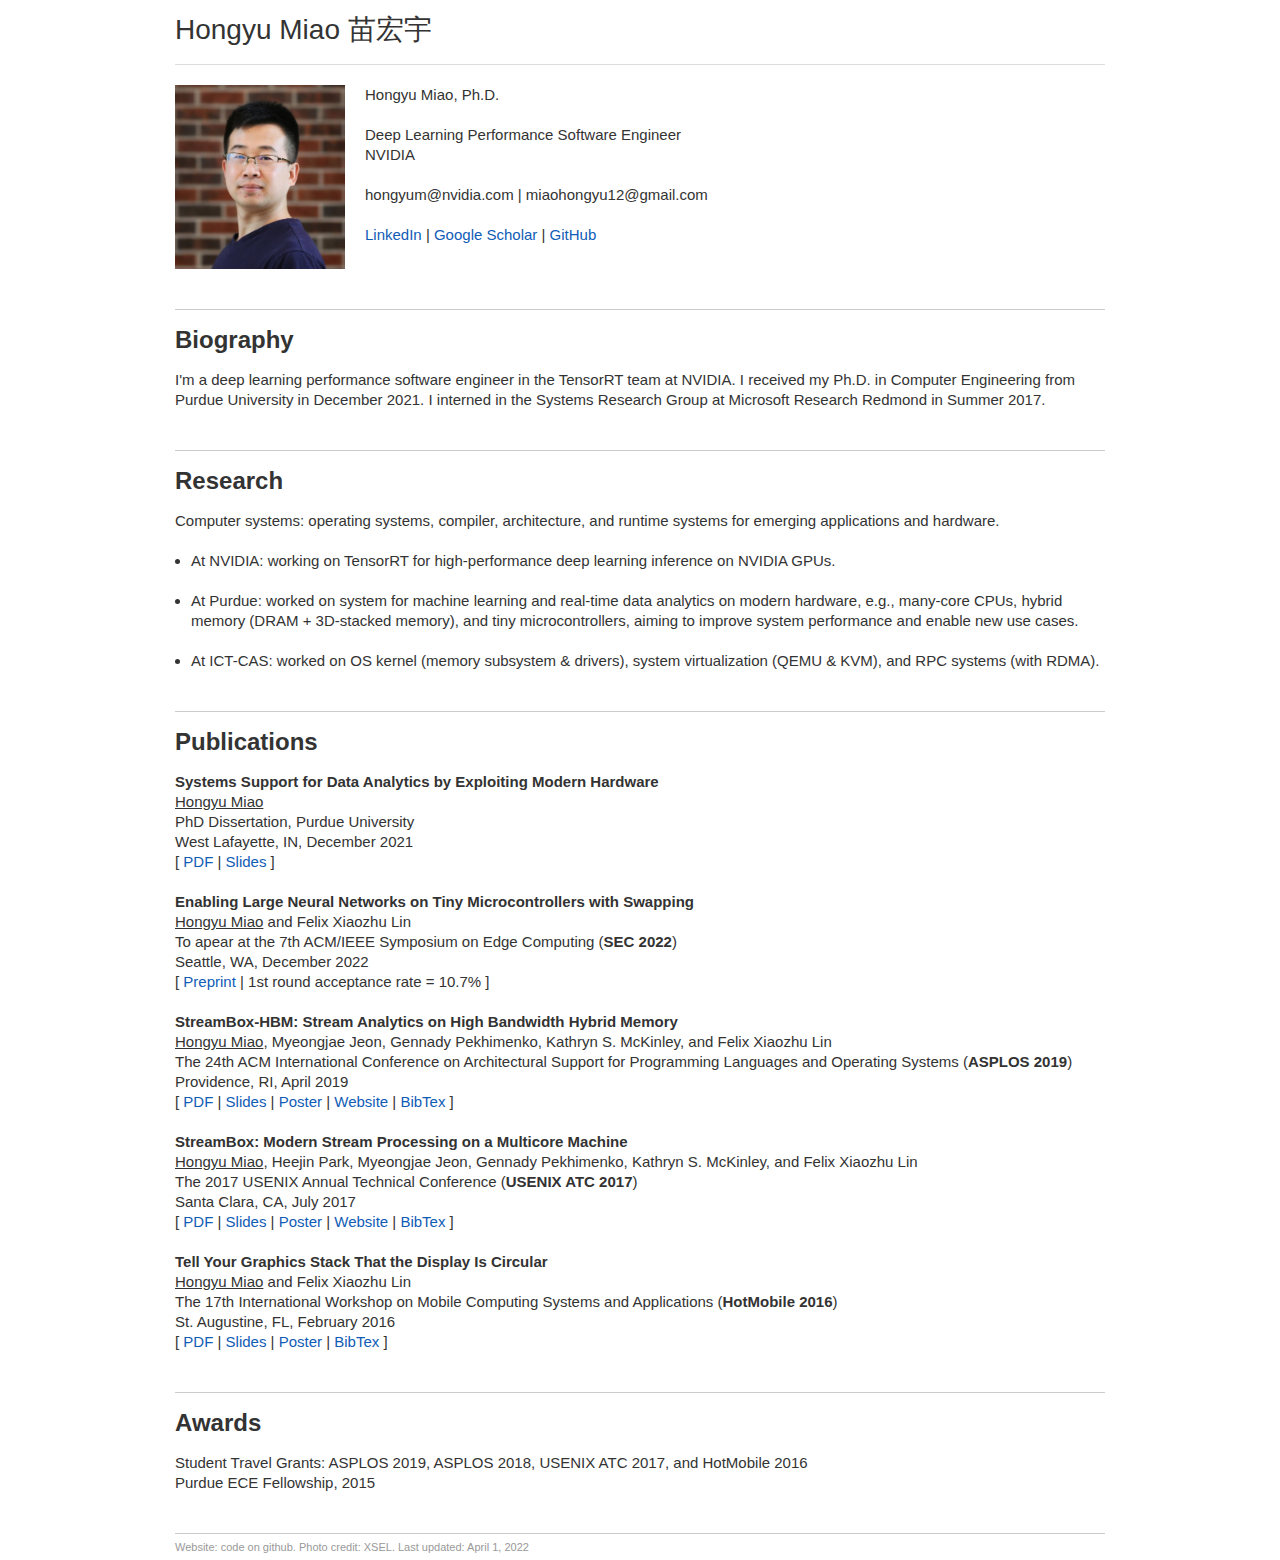
==== index.html @ 684639cd "update" ====
<!DOCTYPE html>
<html lang="en">
<head>
  <meta name="google-site-verification" content="CZ3QEcuJmBzv0onPWQNHSfl1ZNdybHKgaySGjvyfvYI" />
  <meta charset="utf-8">
  <meta http-equiv="X-UA-Compatible" content="IE=edge,chrome=1">

  <title>Hongyu Miao's Homepage</title>
  <meta name="description" content="Homer Simpson's homepage">

  <link href="./css/minimal.css" rel="stylesheet">
  <link href="./css/style.css" rel="stylesheet">
</head>

<body>
  <div class="container">
    <header>
      <span class="logo">Hongyu Miao 苗宏宇 </span>
      <!--nav class="float-right">
        <ul>
          <li><a target="_self" href="https://scholar.google.com/citations?user=wFjqaYEAAAAJ&hl=en">CV</a></li>
          <li><a target="_self" href="https://scholar.google.com/citations?user=wFjqaYEAAAAJ&hl=en">GitHub</a></li>
          <li><a target="_self" href="https://scholar.google.com/citations?user=wFjqaYEAAAAJ&hl=en">Google Scholar</a></li>
        </ul>
      </nav-->
    </header>

    <div class="row">
     <!--div class="col-8"--> 
	    <img class="profile-image float-left" src="./assets/hongyu1.jpg">
      	<p>
			Hongyu Miao, Ph.D.<br><br>
			Deep Learning Performance Software Engineer <br>
			NVIDIA <br> <br>
      			<!--a target="_self" href="https://engineering.purdue.edu/ECE" target="“blank”">Elmore Family School of Electrical and Computer Engineering</a><br>
      			<a target="_self" href="http://www.purdue.edu" target="“blank”">Purdue University</a><br-->
            <!--Photo credit: XSEL and Purdue-->
            hongyum@nvidia.com | miaohongyu12@gmail.com<br>
            <br>
            <a target="_self" href="https://linkedin.com/in/hongyu-miao-92bb2b65" target="“blank”">LinkedIn</a> | 
            <a target="_self" href="https://scholar.google.com/citations?user=wFjqaYEAAAAJ&hl=en" target="“blank”">Google Scholar</a> |
            <a target="_self" href="https://github.com/hongyumiao" target="“blank”">GitHub</a>
            <!-- 
	    <a target="_self" href="./assets/cv-hongyu.pdf" target="“blank”">CV</a> | 
            --> 
        </p>
     <!--/div-->
     <!--
     <div class="col-1">    
	    <img src="./assets/purdue.png" alt="Purdue" width="170" height="170">
     </div>
     -->
    </div>

    <hr/>
    <div class="row">
      <h2>Biography</h2>
      <ul class="sparse-list">
      I'm a deep learning performance software engineer in the TensorRT team at NVIDIA. 
      I received my Ph.D. in Computer Engineering from Purdue University in December 2021.
      <!--where I was advised by Felix Xiaozhu Lin and also worked with Kathryn S. McKinley, Gennady Pekhimenko, and Myeongjae Jeon.--> 
      I interned in the Systems Research Group at Microsoft Research Redmond in Summer 2017. 
      </ul>
    </div>
    <hr/>
    
    <div class="row">
      <h2>Research</h2>
      <ul class="sparse-list">
        Computer systems: operating systems, compiler, architecture, and runtime systems for emerging applications and hardware.
        <br>
        <br>
	<li> At NVIDIA: working on TensorRT for high-performance deep learning inference on NVIDIA GPUs.
	</li>	
	<br> 
        <!--At Purdue, I have been focusing on systems support for real-time data analytics (stream processing and machine learning) by exploiting modern hardware (multicore, hybrid memory, and microcontrollers).-->
        <li>At Purdue: worked on system for machine learning and real-time data analytics on modern hardware, e.g., many-core CPUs, hybrid memory (DRAM + 3D-stacked memory), and tiny microcontrollers, aiming to improve system performance and enable new use cases.</li>
        <br>
        <li>At ICT-CAS: worked on OS kernel (memory subsystem & drivers), system virtualization (QEMU & KVM), and RPC systems (with RDMA).</li> 
        <!--li>Past work: OS kernels, system virtualization, and RPC systems.</li--> 
      </ul>
    </div>
    
    <hr/>
    
    <div class="row">
      <h2>Publications</h2>
      <ul class="sparse-list">
	<b>Systems Support for Data Analytics by Exploiting Modern Hardware </b><br>
	<u>Hongyu Miao </u><br>	
	PhD Dissertation, Purdue University <br>
	West Lafayette, IN, December 2021 <br>
	[ 
            <a target="_self" href="https://hongyumiao.github.io/" target="“blank”">PDF</a> |
            <a target="_self" href="./assets/phd-defense.pdf" target="“blank”">Slides</a>
	] 
	<br>
	<br>

        <b>Enabling Large Neural Networks on Tiny Microcontrollers with Swapping</b>
        <br>
	    <u>Hongyu Miao</u> and Felix Xiaozhu Lin<br>
        To apear at the 7th ACM/IEEE Symposium on Edge Computing (<b>SEC 2022</b>)<br>
        Seattle, WA, December 2022<br> 
	[ 
            <a target="_self" href="https://arxiv.org/abs/2101.08744" target="“blank”">Preprint</a>
            | 1st round acceptance rate = 10.7%
	] 
	<br>
	<br>
        
        <b>StreamBox-HBM: Stream Analytics on High Bandwidth Hybrid Memory</b>
        <br>
	    <u>Hongyu Miao</u>, Myeongjae Jeon, Gennady Pekhimenko, Kathryn S. McKinley, and Felix Xiaozhu Lin<br>
	    The 24th ACM International Conference on Architectural Support for Programming Languages and Operating Systems (<b>ASPLOS 2019</b>)<br>
        Providence, RI, April 2019<br>
        [ 
            <a target="_self" href="./assets/asplos19.pdf" target="“blank”">PDF</a> |
            <a target="_self" href="./assets/asplos19-streambox-hbm-slides.pdf" target="“blank”">Slides</a> |
            <a target="_self" href="./assets/asplos19-streambox-hbm-poster.pdf" target="“blank”">Poster</a> |
            <a target="_self" href="https://thexsel.github.io/p/streambox/index.html" target="“blank”">Website</a> |
            <a target="_self" href="./assets/asplos19-streambox-hbm-bib.pdf" target="“blank”">BibTex</a>
        ]
	    <br>
	    <br>
        
        <b>StreamBox: Modern Stream Processing on a Multicore Machine</b> 
        <br>
	    <u>Hongyu Miao</u>, Heejin Park, Myeongjae Jeon, Gennady Pekhimenko, Kathryn S. McKinley, and Felix Xiaozhu Lin<br>
	    The 2017 USENIX Annual Technical Conference (<b>USENIX ATC 2017</b>)<br>
        Santa Clara, CA, July 2017<br>
        [
            <a target="_self" href="./assets/atc17.pdf" target="“blank”">PDF</a> |
            <a target="_self" href="./assets/atc17-streambox-slides.pdf" target="“blank”">Slides</a> |
            <a target="_self" href="./assets/atc17-streambox-poster.pdf" target="“blank”">Poster</a> |
            <a target="_self" href="https://thexsel.github.io/p/streambox/index.html" target="“blank”">Website</a> |
            <a target="_self" href="./assets/atc17-streambox-bib.pdf" target="“blank”">BibTex</a>
        ]
	    <br>
	    <br>
        
        <b>Tell Your Graphics Stack That the Display Is Circular</b> 
        <br>
        <u>Hongyu Miao</u> and Felix Xiaozhu Lin<br>
	    The 17th International Workshop on Mobile Computing Systems and Applications (<b>HotMobile 2016</b>)<br>
        St. Augustine, FL, February 2016<br> 
        [
            <a target="_self" href="./assets/hotmobile16.pdf" target="“blank”">PDF</a> | 
            <a target="_self" href="./assets/hotmobile16-graphics-slides.pdf" target="“blank”">Slides</a> |
            <a target="_self" href="./assets/hotmobile16-graphics-poster.pdf" target="“blank”">Poster</a> |
            <a target="_self" href="./assets/hotmobile16-graphics-bib.pdf" target="“blank”">BibTex</a>
	    ] 
      </ul>
    </div>

    <!--hr />
    <div class="row">
      <h2>Internship</h2>
      <ul class="sparse-list">
	    Research Intern in Systems Research Group, Microsoft Research, Redmond, WA, May - August, 2017 <br> 
      </ul>
    </div-->

    <hr>

    <div class="row">
      <h2>Awards</h2>
      <ul class="sparse-list">
        Student Travel Grants: ASPLOS 2019, ASPLOS 2018, USENIX ATC 2017, and HotMobile 2016<br>
	    Purdue ECE Fellowship, 2015
      </ul>
    </div>
    
    <footer>
        Website: <a class="float-middle" href="https://github.com/jmbyun/personal-academic-website">code on github</a>. Photo credit: XSEL. Last updated: April 1, 2022
    </footer>
  </div>
</body>
</html>
---- css/minimal.css ----
/*
	Minimal CSS
	minimalcss.com
*/

/* Reset */
* { margin: 0; padding: 0; -webkit-box-sizing: border-box; -moz-box-sizing: border-box; box-sizing: border-box; }

/* Layout */
body { background-color: #fff; color: #333;	font: 15px/20px "HelveticaNeue", "HelveticaNeue", Helvetica, Arial, sans-serif; }

header { width: 100%; margin: 0 auto; position: relative; padding: 20px 0; border-bottom: 1px solid #ddd; margin-bottom: 20px; }
.logo { font-size: 28px; color: #333; }

nav ul { margin: 0; }
nav ul li { display: inline; margin-right: 20px; font-size: 16px; line-height: 28px; color: #333; }
nav ul li a { color: #333; }

.container { position: relative; text-align: left; width: 930px; max-width: 90%; margin: 0 auto; }

footer { border-top:1px solid #ccc; font-size:11px; line-height:26px; color:#999; }
footer a { color:#999999; }
footer a:hover { color:#105CB6; }
footer ul li { display:inline; list-style:none; padding-left:20px; }

/* Grid */
.row { width: 100%; margin:0 auto 20px auto; display:inline-block; position:relative; }
.col-1, .col-2, .col-3, .col-4, .col-5, .col-6, .col-7, .col-8, .col-9, .col-10, .col-11, .col-12 { float: left; margin-right: 2%; }
.row .col-1:last-child, .row .col-2:last-child, .row .col-3:last-child, .row .col-4:last-child, .row .col-5:last-child, .row .col-6:last-child, .row .col-7:last-child, .row .col-8:last-child, .row .col-9:last-child, .row .col-10:last-child, .row .col-11:last-child, .row .col-12:last-child { margin-right: 0; }
.row:after, .clearfix:after { content: "."; display: block; height: 0; clear: both; visibility: hidden; }

.col-1  { width: 6%; }
.col-2  { width: 15%; }
.col-3  { width: 23.5%; }
.col-4  { width: 32%; }
.col-5  { width: 40%; }
.col-6  { width: 49%; }
.col-7  { width: 56.5%; }
.col-8  { width: 66%; }
.col-9  { width: 74%; }
.col-10 { width: 82.5%; }
.col-11 { width: 91%; }
.col-12 { width: 100%;  }

/* Typography */
a { color: #105CB6; text-decoration: none; }
a:hover, a:focus { color: #105CB6; text-decoration: underline; }
a:active { color: #105CB6; }

h1 { font-size: 30px; line-height: 36px; margin-bottom: 20px; }
h2 { font-size: 24px; line-height: 20px; margin-bottom: 20px; }
h3 { font-size: 20px; line-height: 20px; margin-bottom: 10px; }
h4 { font-size: 16px; line-height: 20px; margin-bottom: 10px; }
h5 { font-size: 14px; line-height: 20px; margin-bottom: 20px; }
h6 { font-size: 12px; line-height: 20px; margin-bottom: 20px; }
h1,h2,h3,h4,h5,h6 { color: #333; }

p { margin-bottom: 20px; }

.float-left     { float: left; }
.float-right    { float: right; }
img.float-left  { float: left; margin: 0 20px 20px 0; }
img.float-right { float: right; margin: 0 0 20px 20px; }
img.center 		{ margin: 0 auto; display: block; }

.text-left 	  { text-align: left; }
.text-center  { text-align: center; }
.text-right   { text-align: right; }
.text-justify { text-align: justify; }

/* Misc */
hr { background-color: #ccc; border: 0px; color: #ccc; height: 1px; margin-bottom: 20px; }

pre, code { background-color: #eee; display:block; padding:10px; }

pre {
	margin-bottom: 20px;
 white-space: pre-wrap;       /* css-3 */
 white-space: -moz-pre-wrap;  /* Mozilla, since 1999 */
 white-space: -pre-wrap;      /* Opera 4-6 */
 white-space: -o-pre-wrap;    /* Opera 7 */
 word-wrap: break-word;       /* Internet Explorer 5.5+ */
}

blockquote { margin: 10px 10px 20px; padding: 9px; background-color: #f8f8f8; color: #666; border-left: 5px solid #ddd; font: 14px/20px Georgia, Times, serif; quotes: "\201C" "\201D"; }
blockquote p { margin: 0; }
blockquote:before { content: open-quote; font-weight: bold; }
blockquote:after  { content: close-quote; font-weight: bold; }

/* List */
ul { margin-bottom: 20px; list-style-position:inside; }
ol { margin-bottom: 20px; list-style-position:inside; }
ul ul, ol ol { margin-bottom:0; }

/* Form */
fieldset { position: relative; border-top:1px solid #ccc; padding: 10px; margin-bottom:20px; }
fieldset legend { font-weight:bold; font-size:16px; padding: 0 5px; }

/* Table */
table { margin-bottom: 20px; width:100%; }
th { font-weight: bold; }
td { text-align: left; }
tfoot { font-style: italic; }

/* Print */
@media print {
	* {
		text-shadow: none !important;
		background: transparent !important;
		box-shadow: none !important;
		color: #000 !important;
	}
---- css/style.css ----
.profile-image {
  /*width: 280px;*/
  width: 170px;
  height: auto;
}

.link-in-list {
  display: inline-block;
  margin-right: 8px;
}

.sparse-list li {
  /*padding-bottom: 8px;*/
  /*https://stackoverflow.com/questions/11556493/second-line-in-li-starts-under-the-bullet-after-css-reset*/
  list-style-position: outside; /*bollet is not in text, so first and second lines of text can be aligned*/
  padding-bottom: 0px;
  text-indent: 0px; 
  margin-left: 16px; /*text start potision from the left margin*/
}
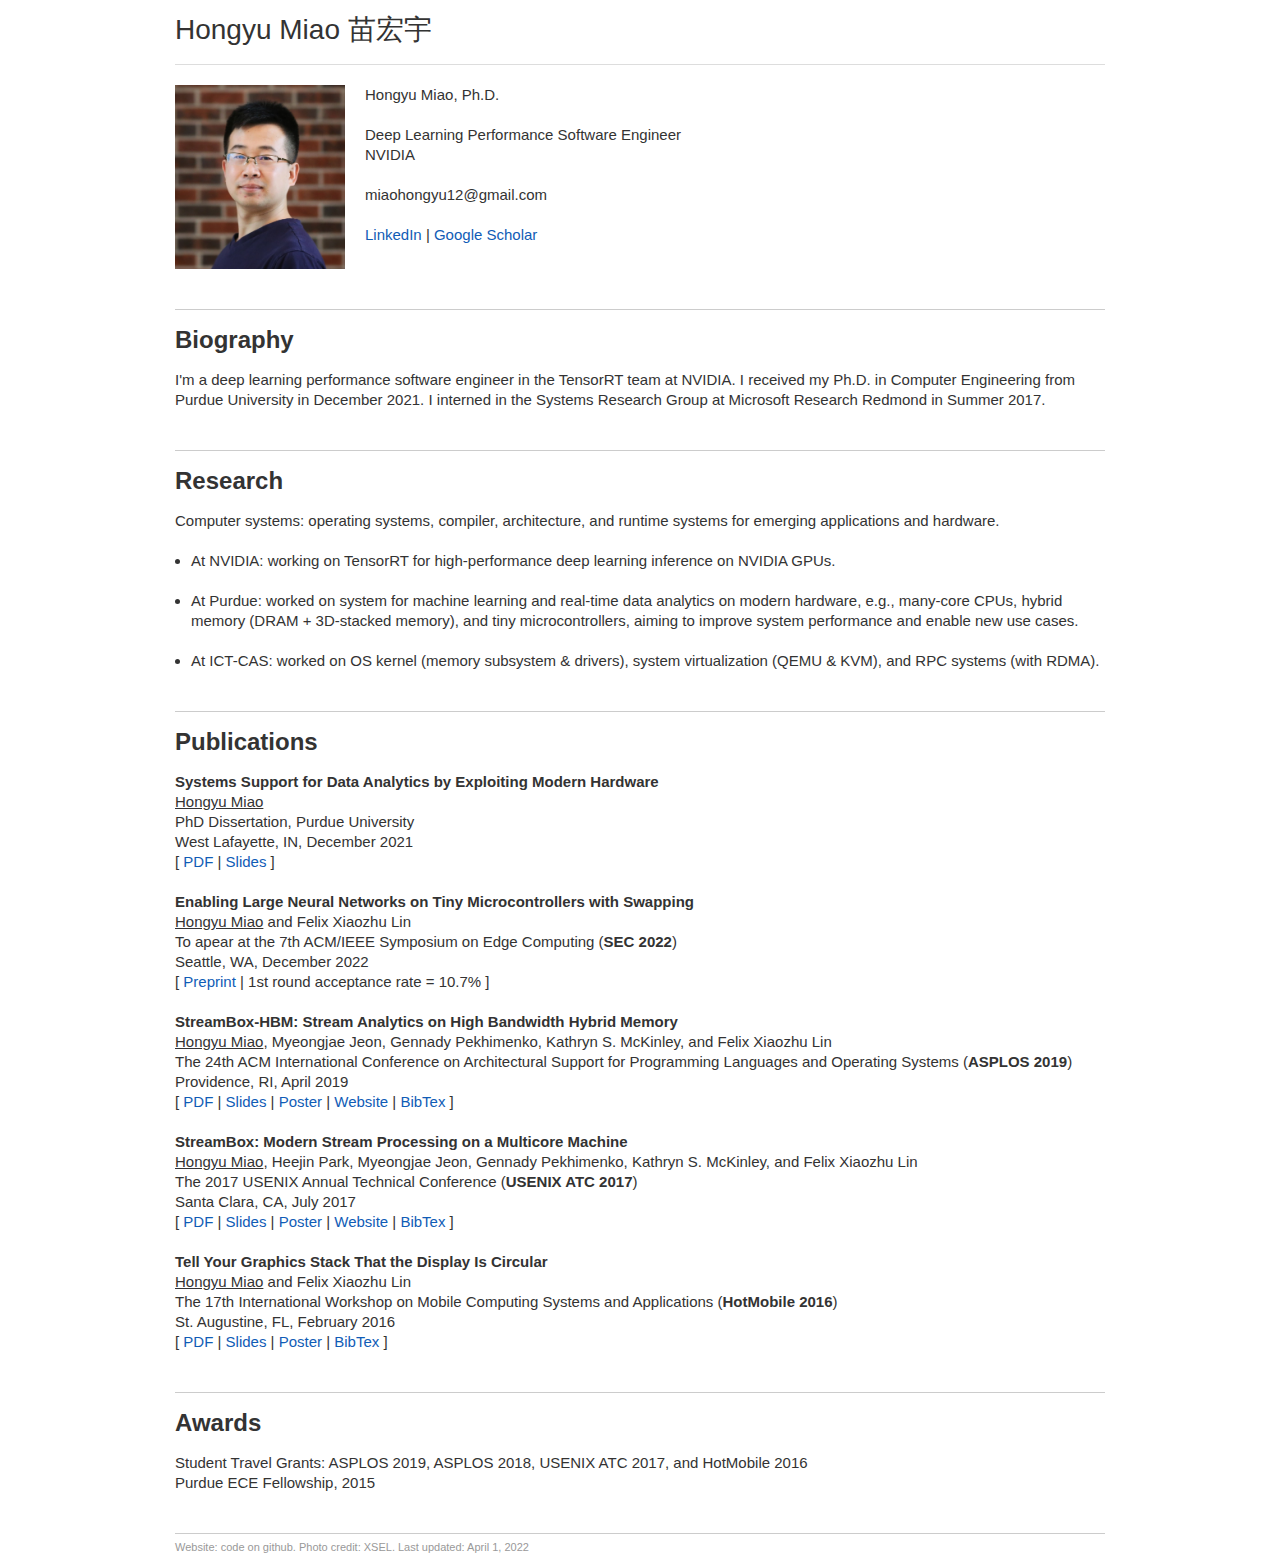
==== commit 5dd00a50: "update" ====
--- a/index.html
+++ b/index.html
@@ -35,11 +35,11 @@
       			<!--a target="_self" href="https://engineering.purdue.edu/ECE" target="“blank”">Elmore Family School of Electrical and Computer Engineering</a><br>
       			<a target="_self" href="http://www.purdue.edu" target="“blank”">Purdue University</a><br-->
             <!--Photo credit: XSEL and Purdue-->
-            hongyum@nvidia.com | miaohongyu12@gmail.com<br>
+            miaohongyu12@gmail.com<br>
             <br>
             <a target="_self" href="https://linkedin.com/in/hongyu-miao-92bb2b65" target="“blank”">LinkedIn</a> | 
-            <a target="_self" href="https://scholar.google.com/citations?user=wFjqaYEAAAAJ&hl=en" target="“blank”">Google Scholar</a> |
-            <a target="_self" href="https://github.com/hongyumiao" target="“blank”">GitHub</a>
+            <a target="_self" href="https://scholar.google.com/citations?user=wFjqaYEAAAAJ&hl=en" target="“blank”">Google Scholar</a> 
+            <!--a target="_self" href="https://github.com/hongyumiao" target="“blank”">GitHub</a-->
             <!-- 
 	    <a target="_self" href="./assets/cv-hongyu.pdf" target="“blank”">CV</a> | 
             --> 
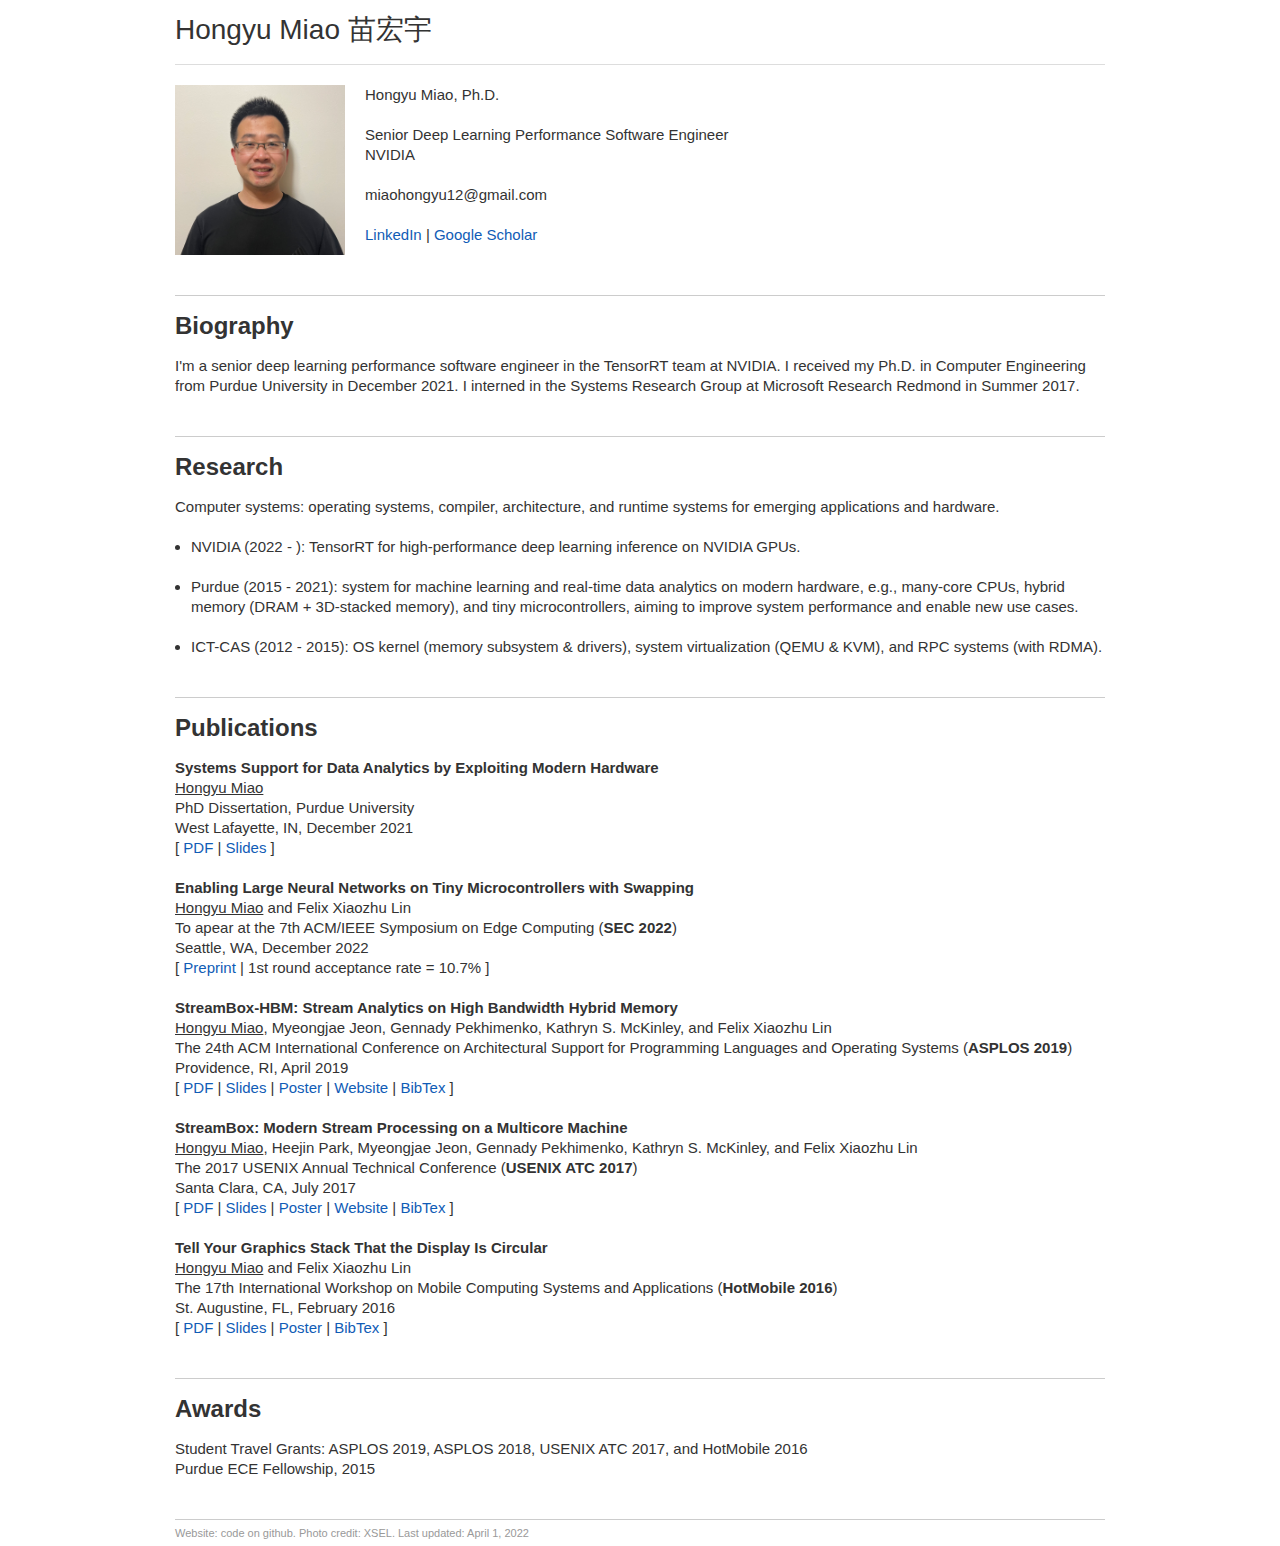
==== commit d0e6f43f: "new photo" ====
--- a/index.html
+++ b/index.html
@@ -27,10 +27,10 @@
 
     <div class="row">
      <!--div class="col-8"--> 
-	    <img class="profile-image float-left" src="./assets/hongyu1.jpg">
+	    <img class="profile-image float-left" src="./assets/hongyu2.jpg">
       	<p>
 			Hongyu Miao, Ph.D.<br><br>
-			Deep Learning Performance Software Engineer <br>
+			Senior Deep Learning Performance Software Engineer <br>
 			NVIDIA <br> <br>
       			<!--a target="_self" href="https://engineering.purdue.edu/ECE" target="“blank”">Elmore Family School of Electrical and Computer Engineering</a><br>
       			<a target="_self" href="http://www.purdue.edu" target="“blank”">Purdue University</a><br-->
@@ -56,7 +56,7 @@
     <div class="row">
       <h2>Biography</h2>
       <ul class="sparse-list">
-      I'm a deep learning performance software engineer in the TensorRT team at NVIDIA. 
+      I'm a senior deep learning performance software engineer in the TensorRT team at NVIDIA. 
       I received my Ph.D. in Computer Engineering from Purdue University in December 2021.
       <!--where I was advised by Felix Xiaozhu Lin and also worked with Kathryn S. McKinley, Gennady Pekhimenko, and Myeongjae Jeon.--> 
       I interned in the Systems Research Group at Microsoft Research Redmond in Summer 2017. 
@@ -70,13 +70,13 @@
         Computer systems: operating systems, compiler, architecture, and runtime systems for emerging applications and hardware.
         <br>
         <br>
-	<li> At NVIDIA: working on TensorRT for high-performance deep learning inference on NVIDIA GPUs.
+	<li> NVIDIA (2022 - ): TensorRT for high-performance deep learning inference on NVIDIA GPUs.
 	</li>	
 	<br> 
         <!--At Purdue, I have been focusing on systems support for real-time data analytics (stream processing and machine learning) by exploiting modern hardware (multicore, hybrid memory, and microcontrollers).-->
-        <li>At Purdue: worked on system for machine learning and real-time data analytics on modern hardware, e.g., many-core CPUs, hybrid memory (DRAM + 3D-stacked memory), and tiny microcontrollers, aiming to improve system performance and enable new use cases.</li>
+        <li>Purdue (2015 - 2021): system for machine learning and real-time data analytics on modern hardware, e.g., many-core CPUs, hybrid memory (DRAM + 3D-stacked memory), and tiny microcontrollers, aiming to improve system performance and enable new use cases.</li>
         <br>
-        <li>At ICT-CAS: worked on OS kernel (memory subsystem & drivers), system virtualization (QEMU & KVM), and RPC systems (with RDMA).</li> 
+        <li>ICT-CAS (2012 - 2015): OS kernel (memory subsystem & drivers), system virtualization (QEMU & KVM), and RPC systems (with RDMA).</li> 
         <!--li>Past work: OS kernels, system virtualization, and RPC systems.</li--> 
       </ul>
     </div>
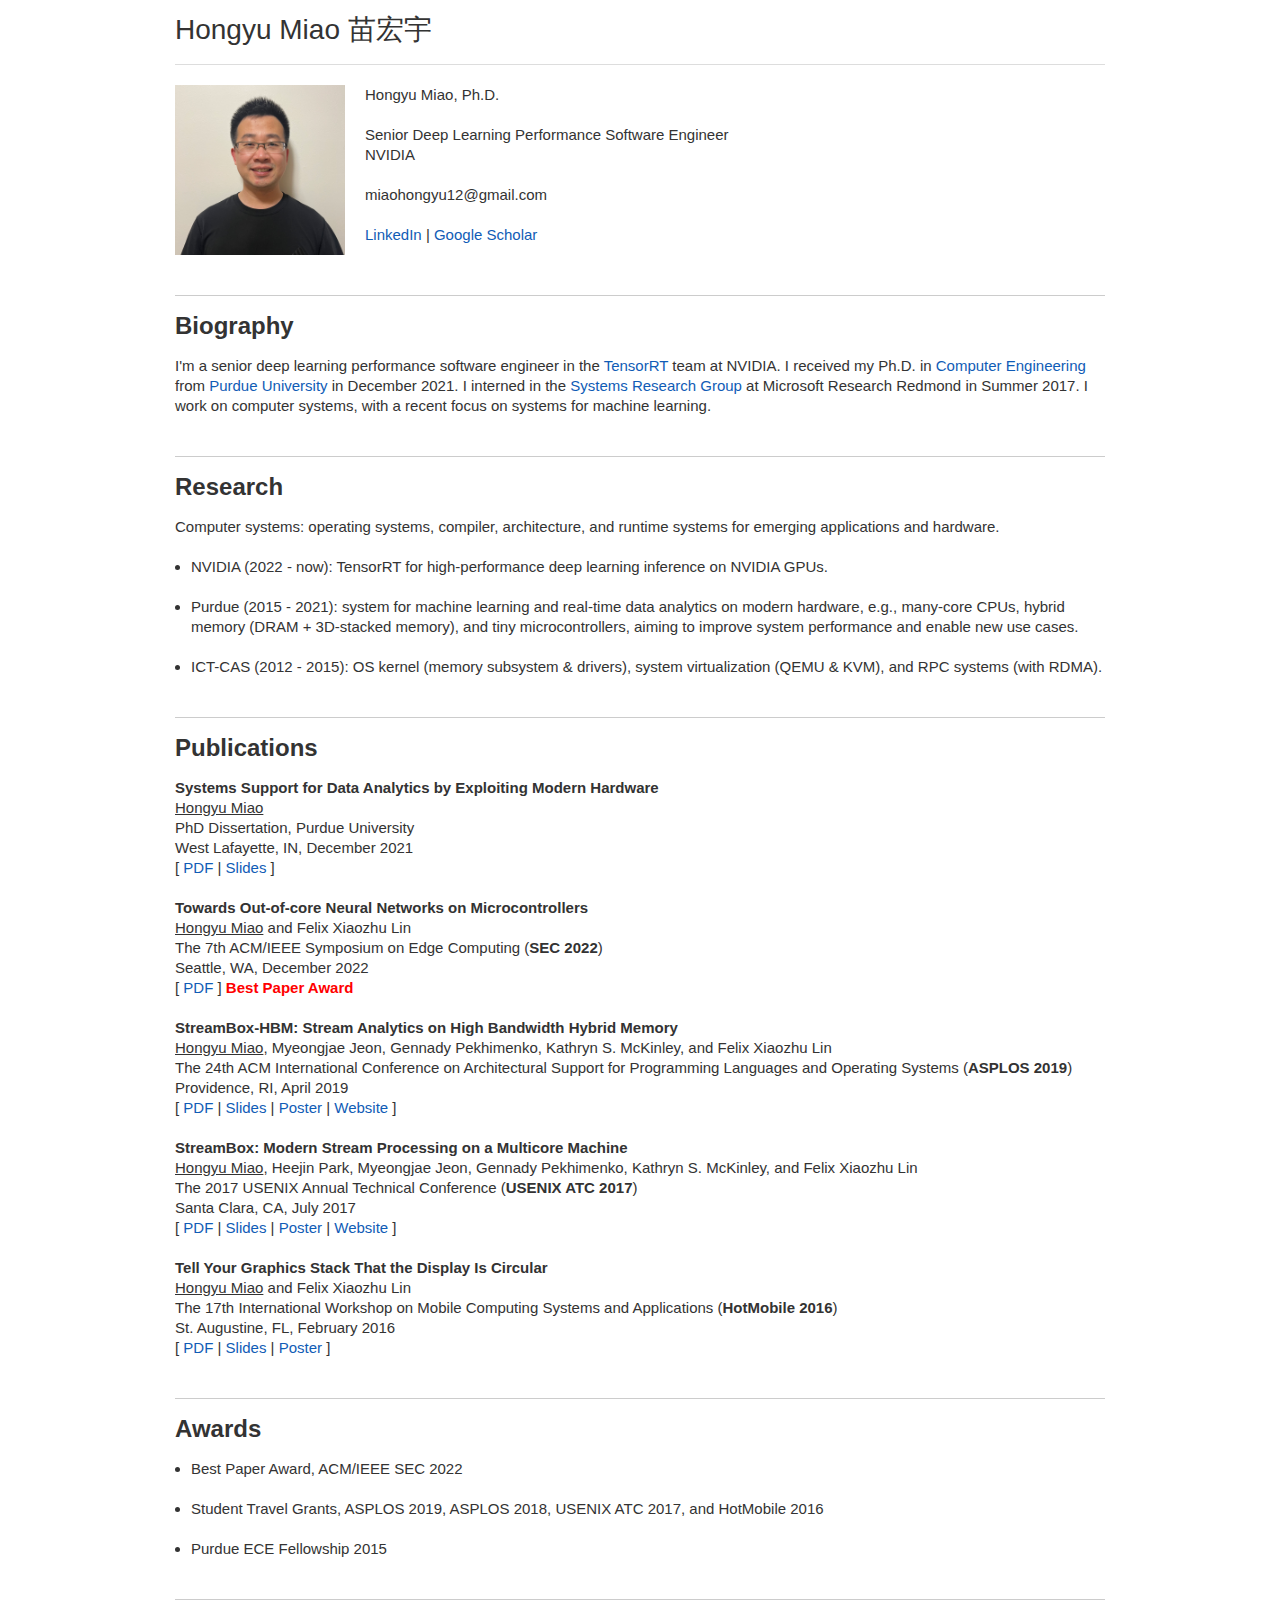
==== commit 3d20a6bf: "update" ====
--- a/index.html
+++ b/index.html
@@ -56,10 +56,11 @@
     <div class="row">
       <h2>Biography</h2>
       <ul class="sparse-list">
-      I'm a senior deep learning performance software engineer in the TensorRT team at NVIDIA. 
-      I received my Ph.D. in Computer Engineering from Purdue University in December 2021.
+      I'm a senior deep learning performance software engineer in the <a target="_self" href="https://developer.nvidia.com/tensorrt" target="“blank”">TensorRT</a> team at NVIDIA. 
+      I received my Ph.D. in <a target="_self" href="https://engineering.purdue.edu/ECE" target="“blank”">Computer Engineering</a> from <a target="_self" href="https://www.purdue.edu/" target="“blank”">Purdue University</a> in December 2021.
       <!--where I was advised by Felix Xiaozhu Lin and also worked with Kathryn S. McKinley, Gennady Pekhimenko, and Myeongjae Jeon.--> 
-      I interned in the Systems Research Group at Microsoft Research Redmond in Summer 2017. 
+      I interned in the <a target="_self" href="https://www.microsoft.com/en-us/research/group/systems-research-group-redmond/" target="“blank”">Systems Research Group</a> at Microsoft Research Redmond in Summer 2017.
+      I work on computer systems, with a recent focus on systems for machine learning.
       </ul>
     </div>
     <hr/>
@@ -70,7 +71,7 @@
         Computer systems: operating systems, compiler, architecture, and runtime systems for emerging applications and hardware.
         <br>
         <br>
-	<li> NVIDIA (2022 - ): TensorRT for high-performance deep learning inference on NVIDIA GPUs.
+	<li> NVIDIA (2022 - now): TensorRT for high-performance deep learning inference on NVIDIA GPUs.
 	</li>	
 	<br> 
         <!--At Purdue, I have been focusing on systems support for real-time data analytics (stream processing and machine learning) by exploiting modern hardware (multicore, hybrid memory, and microcontrollers).-->
@@ -92,20 +93,18 @@
 	West Lafayette, IN, December 2021 <br>
 	[ 
             <a target="_self" href="https://hongyumiao.github.io/" target="“blank”">PDF</a> |
-            <a target="_self" href="./assets/phd-defense.pdf" target="“blank”">Slides</a>
+            <a target="_self" href="https://hongyumiao.github.io/" target="“blank”">Slides</a>
 	] 
 	<br>
 	<br>
-
-        <b>Enabling Large Neural Networks on Tiny Microcontrollers with Swapping</b>
+        <b>  Towards Out-of-core Neural Networks  on Microcontrollers </b>
         <br>
 	    <u>Hongyu Miao</u> and Felix Xiaozhu Lin<br>
-        To apear at the 7th ACM/IEEE Symposium on Edge Computing (<b>SEC 2022</b>)<br>
+        The 7th ACM/IEEE Symposium on Edge Computing (<b>SEC 2022</b>)<br>
         Seattle, WA, December 2022<br> 
 	[ 
-            <a target="_self" href="https://arxiv.org/abs/2101.08744" target="“blank”">Preprint</a>
-            | 1st round acceptance rate = 10.7%
-	] 
+            <a target="_self" href="./assets/sec22-nn-mcu.pdf" target="“blank”">PDF</a>
+	] <b style="color:red;">Best Paper Award</b>
 	<br>
 	<br>
         
@@ -118,8 +117,7 @@
             <a target="_self" href="./assets/asplos19.pdf" target="“blank”">PDF</a> |
             <a target="_self" href="./assets/asplos19-streambox-hbm-slides.pdf" target="“blank”">Slides</a> |
             <a target="_self" href="./assets/asplos19-streambox-hbm-poster.pdf" target="“blank”">Poster</a> |
-            <a target="_self" href="https://thexsel.github.io/p/streambox/index.html" target="“blank”">Website</a> |
-            <a target="_self" href="./assets/asplos19-streambox-hbm-bib.pdf" target="“blank”">BibTex</a>
+            <a target="_self" href="https://thexsel.github.io/p/streambox/index.html" target="“blank”">Website</a>
         ]
 	    <br>
 	    <br>
@@ -133,8 +131,7 @@
             <a target="_self" href="./assets/atc17.pdf" target="“blank”">PDF</a> |
             <a target="_self" href="./assets/atc17-streambox-slides.pdf" target="“blank”">Slides</a> |
             <a target="_self" href="./assets/atc17-streambox-poster.pdf" target="“blank”">Poster</a> |
-            <a target="_self" href="https://thexsel.github.io/p/streambox/index.html" target="“blank”">Website</a> |
-            <a target="_self" href="./assets/atc17-streambox-bib.pdf" target="“blank”">BibTex</a>
+            <a target="_self" href="https://thexsel.github.io/p/streambox/index.html" target="“blank”">Website</a>
         ]
 	    <br>
 	    <br>
@@ -147,8 +144,7 @@
         [
             <a target="_self" href="./assets/hotmobile16.pdf" target="“blank”">PDF</a> | 
             <a target="_self" href="./assets/hotmobile16-graphics-slides.pdf" target="“blank”">Slides</a> |
-            <a target="_self" href="./assets/hotmobile16-graphics-poster.pdf" target="“blank”">Poster</a> |
-            <a target="_self" href="./assets/hotmobile16-graphics-bib.pdf" target="“blank”">BibTex</a>
+            <a target="_self" href="./assets/hotmobile16-graphics-poster.pdf" target="“blank”">Poster</a>
 	    ] 
       </ul>
     </div>
@@ -166,13 +162,14 @@
     <div class="row">
       <h2>Awards</h2>
       <ul class="sparse-list">
-        Student Travel Grants: ASPLOS 2019, ASPLOS 2018, USENIX ATC 2017, and HotMobile 2016<br>
-	    Purdue ECE Fellowship, 2015
+        <li>Best Paper Award, ACM/IEEE SEC 2022 </li><br>
+        <li>Student Travel Grants, ASPLOS 2019, ASPLOS 2018, USENIX ATC 2017, and HotMobile 2016 </li><br>
+	    <li>Purdue ECE Fellowship 2015 </li>
       </ul>
     </div>
     
     <footer>
-        Website: <a class="float-middle" href="https://github.com/jmbyun/personal-academic-website">code on github</a>. Photo credit: XSEL. Last updated: April 1, 2022
+        Website: <a class="float-middle" href="https://github.com/jmbyun/personal-academic-website">code on github</a>. Last updated: April 1, 2022
     </footer>
   </div>
 </body>
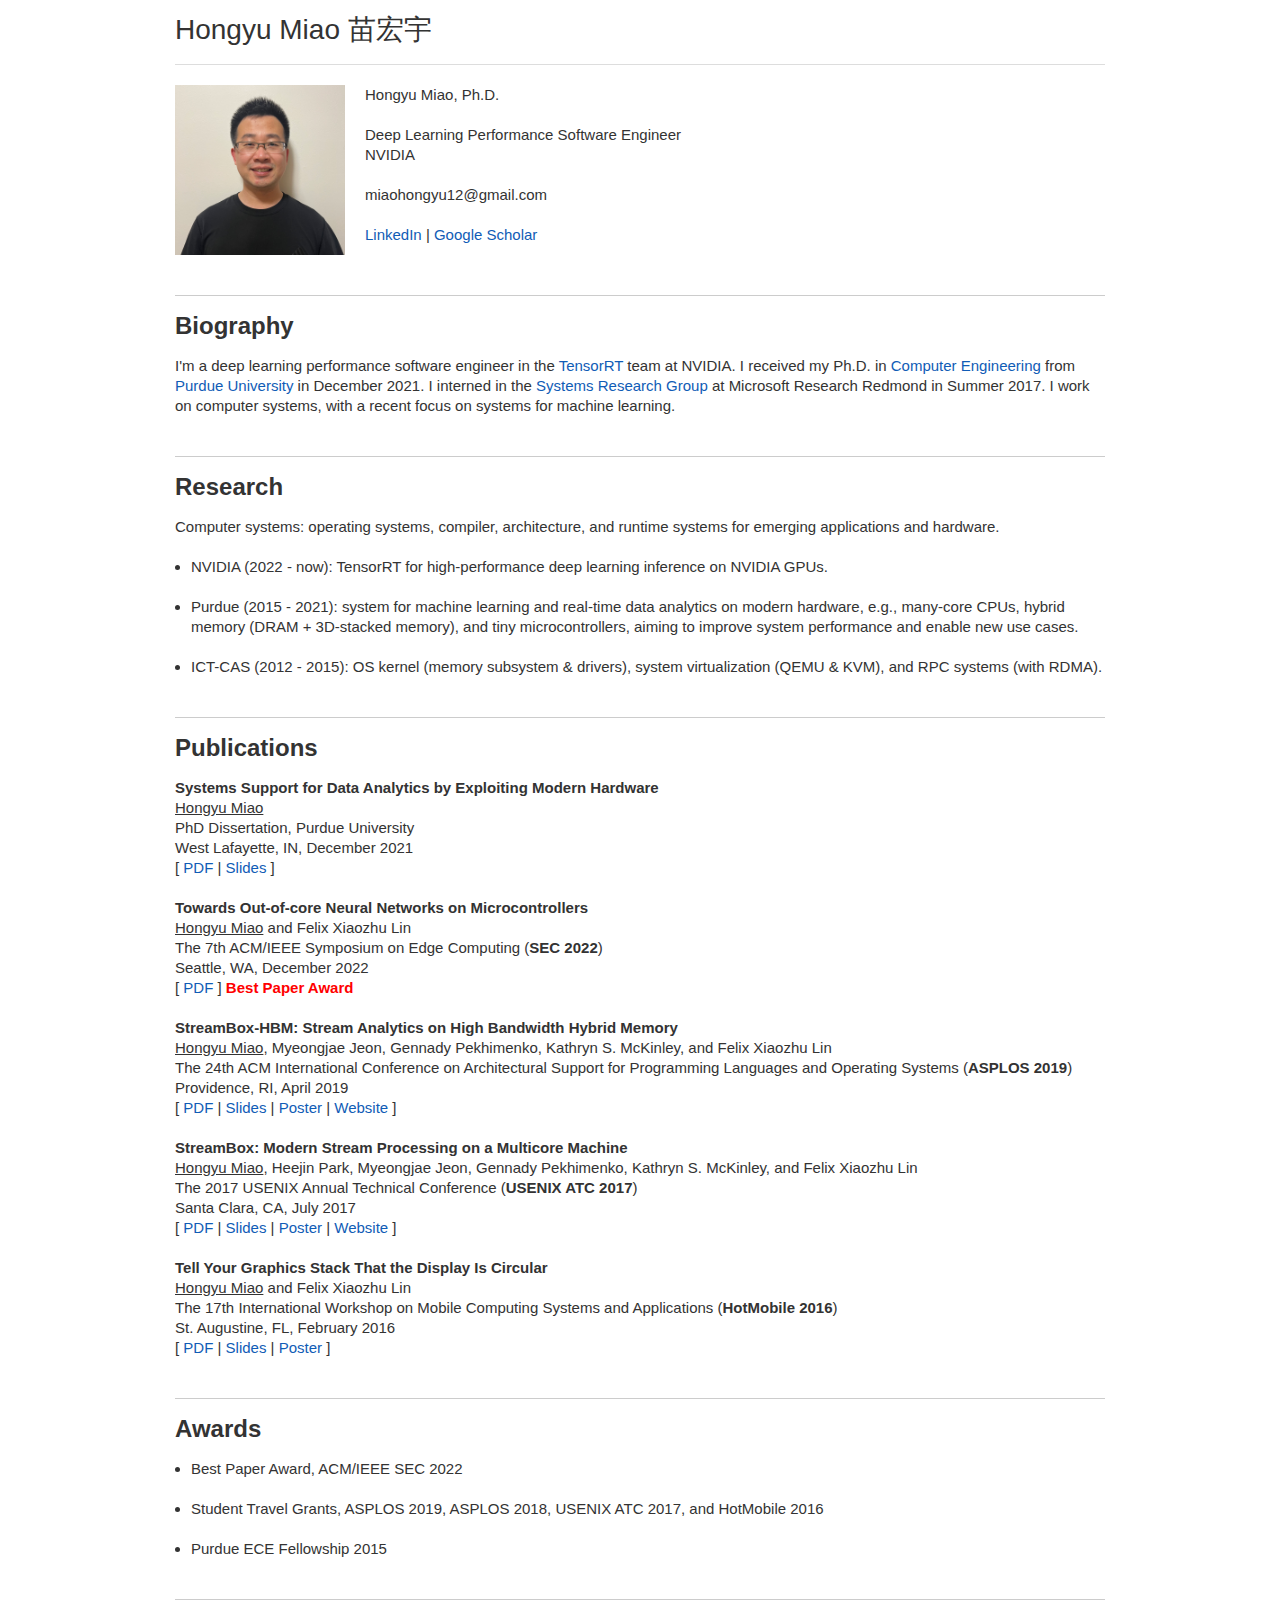
==== commit ee4f06f5: "update" ====
--- a/index.html
+++ b/index.html
@@ -30,7 +30,7 @@
 	    <img class="profile-image float-left" src="./assets/hongyu2.jpg">
       	<p>
 			Hongyu Miao, Ph.D.<br><br>
-			Senior Deep Learning Performance Software Engineer <br>
+			Deep Learning Performance Software Engineer <br>
 			NVIDIA <br> <br>
       			<!--a target="_self" href="https://engineering.purdue.edu/ECE" target="“blank”">Elmore Family School of Electrical and Computer Engineering</a><br>
       			<a target="_self" href="http://www.purdue.edu" target="“blank”">Purdue University</a><br-->
@@ -56,7 +56,7 @@
     <div class="row">
       <h2>Biography</h2>
       <ul class="sparse-list">
-      I'm a senior deep learning performance software engineer in the <a target="_self" href="https://developer.nvidia.com/tensorrt" target="“blank”">TensorRT</a> team at NVIDIA. 
+      I'm a deep learning performance software engineer in the <a target="_self" href="https://developer.nvidia.com/tensorrt" target="“blank”">TensorRT</a> team at NVIDIA. 
       I received my Ph.D. in <a target="_self" href="https://engineering.purdue.edu/ECE" target="“blank”">Computer Engineering</a> from <a target="_self" href="https://www.purdue.edu/" target="“blank”">Purdue University</a> in December 2021.
       <!--where I was advised by Felix Xiaozhu Lin and also worked with Kathryn S. McKinley, Gennady Pekhimenko, and Myeongjae Jeon.--> 
       I interned in the <a target="_self" href="https://www.microsoft.com/en-us/research/group/systems-research-group-redmond/" target="“blank”">Systems Research Group</a> at Microsoft Research Redmond in Summer 2017.
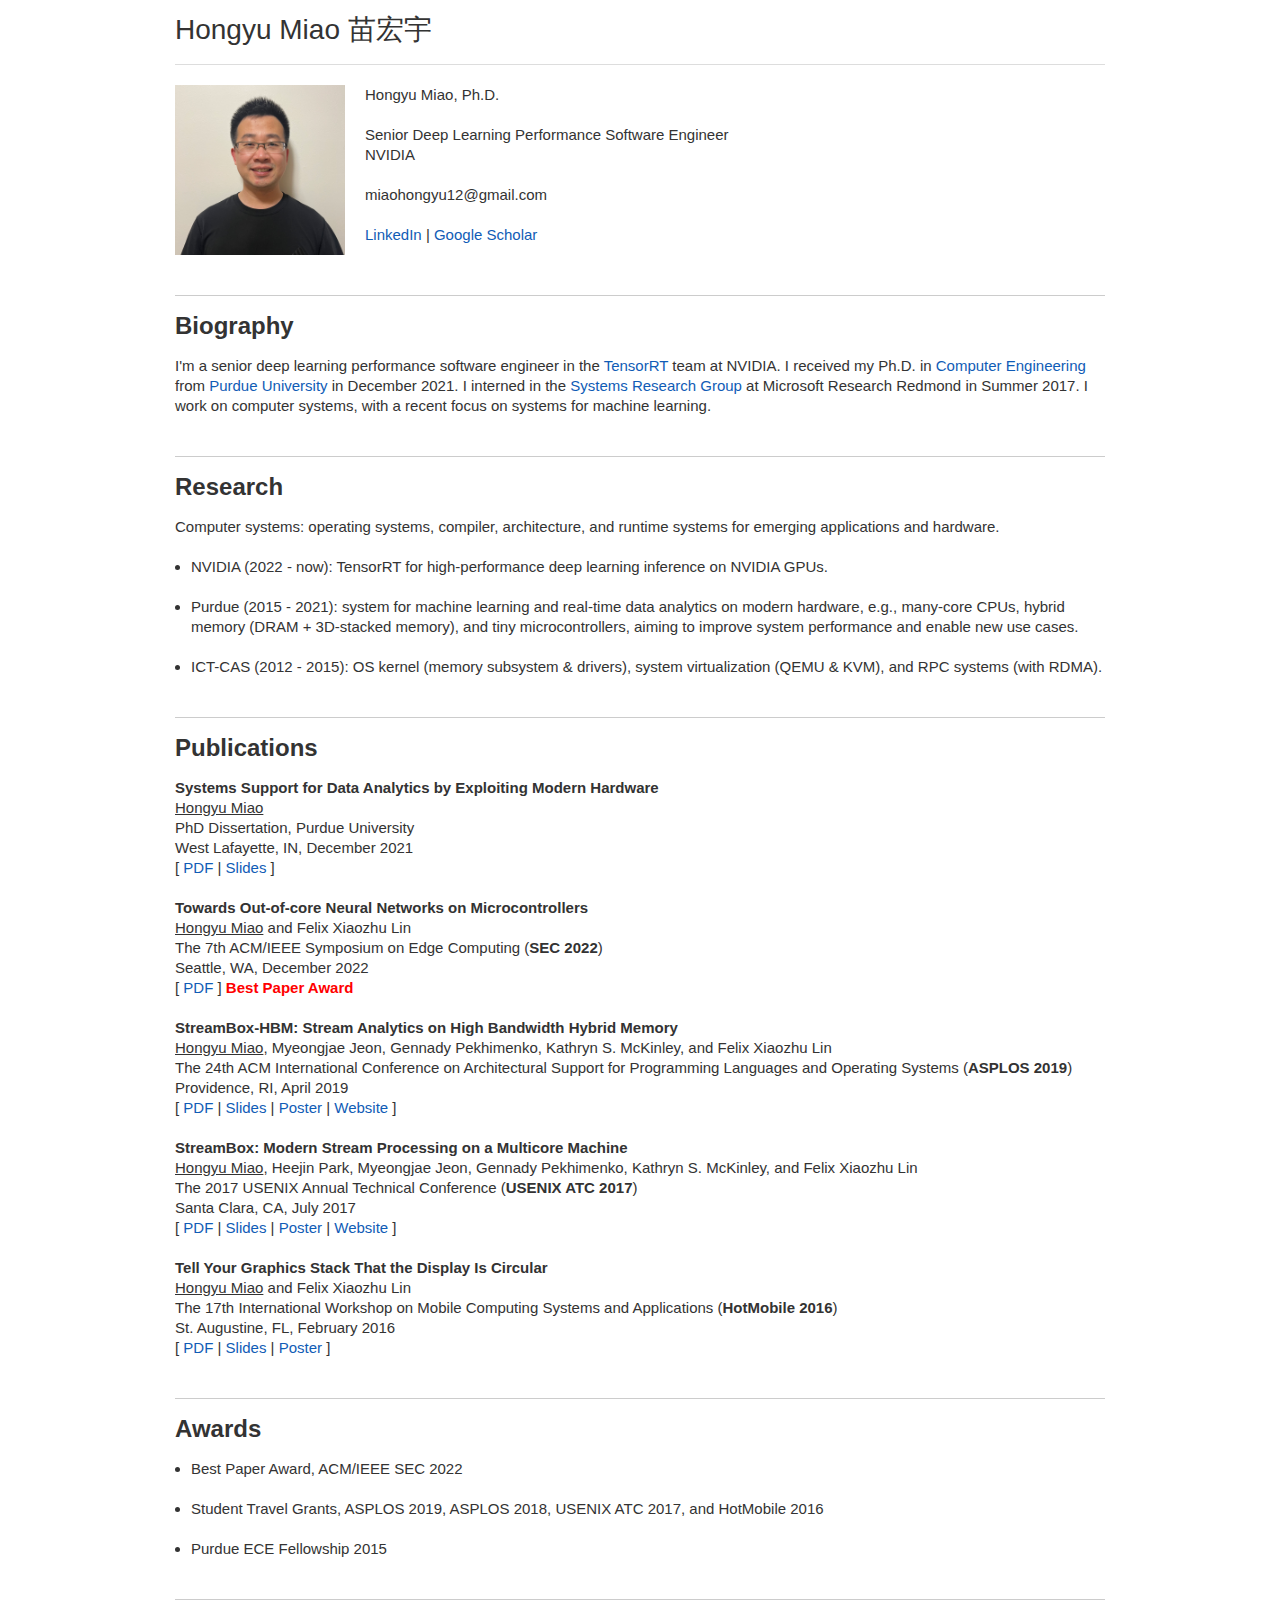
==== commit 9895c374: "update" ====
--- a/index.html
+++ b/index.html
@@ -30,7 +30,7 @@
 	    <img class="profile-image float-left" src="./assets/hongyu2.jpg">
       	<p>
 			Hongyu Miao, Ph.D.<br><br>
-			Deep Learning Performance Software Engineer <br>
+			Senior Deep Learning Performance Software Engineer <br>
 			NVIDIA <br> <br>
       			<!--a target="_self" href="https://engineering.purdue.edu/ECE" target="“blank”">Elmore Family School of Electrical and Computer Engineering</a><br>
       			<a target="_self" href="http://www.purdue.edu" target="“blank”">Purdue University</a><br-->
@@ -56,7 +56,7 @@
     <div class="row">
       <h2>Biography</h2>
       <ul class="sparse-list">
-      I'm a deep learning performance software engineer in the <a target="_self" href="https://developer.nvidia.com/tensorrt" target="“blank”">TensorRT</a> team at NVIDIA. 
+      I'm a senior deep learning performance software engineer in the <a target="_self" href="https://developer.nvidia.com/tensorrt" target="“blank”">TensorRT</a> team at NVIDIA. 
       I received my Ph.D. in <a target="_self" href="https://engineering.purdue.edu/ECE" target="“blank”">Computer Engineering</a> from <a target="_self" href="https://www.purdue.edu/" target="“blank”">Purdue University</a> in December 2021.
       <!--where I was advised by Felix Xiaozhu Lin and also worked with Kathryn S. McKinley, Gennady Pekhimenko, and Myeongjae Jeon.--> 
       I interned in the <a target="_self" href="https://www.microsoft.com/en-us/research/group/systems-research-group-redmond/" target="“blank”">Systems Research Group</a> at Microsoft Research Redmond in Summer 2017.
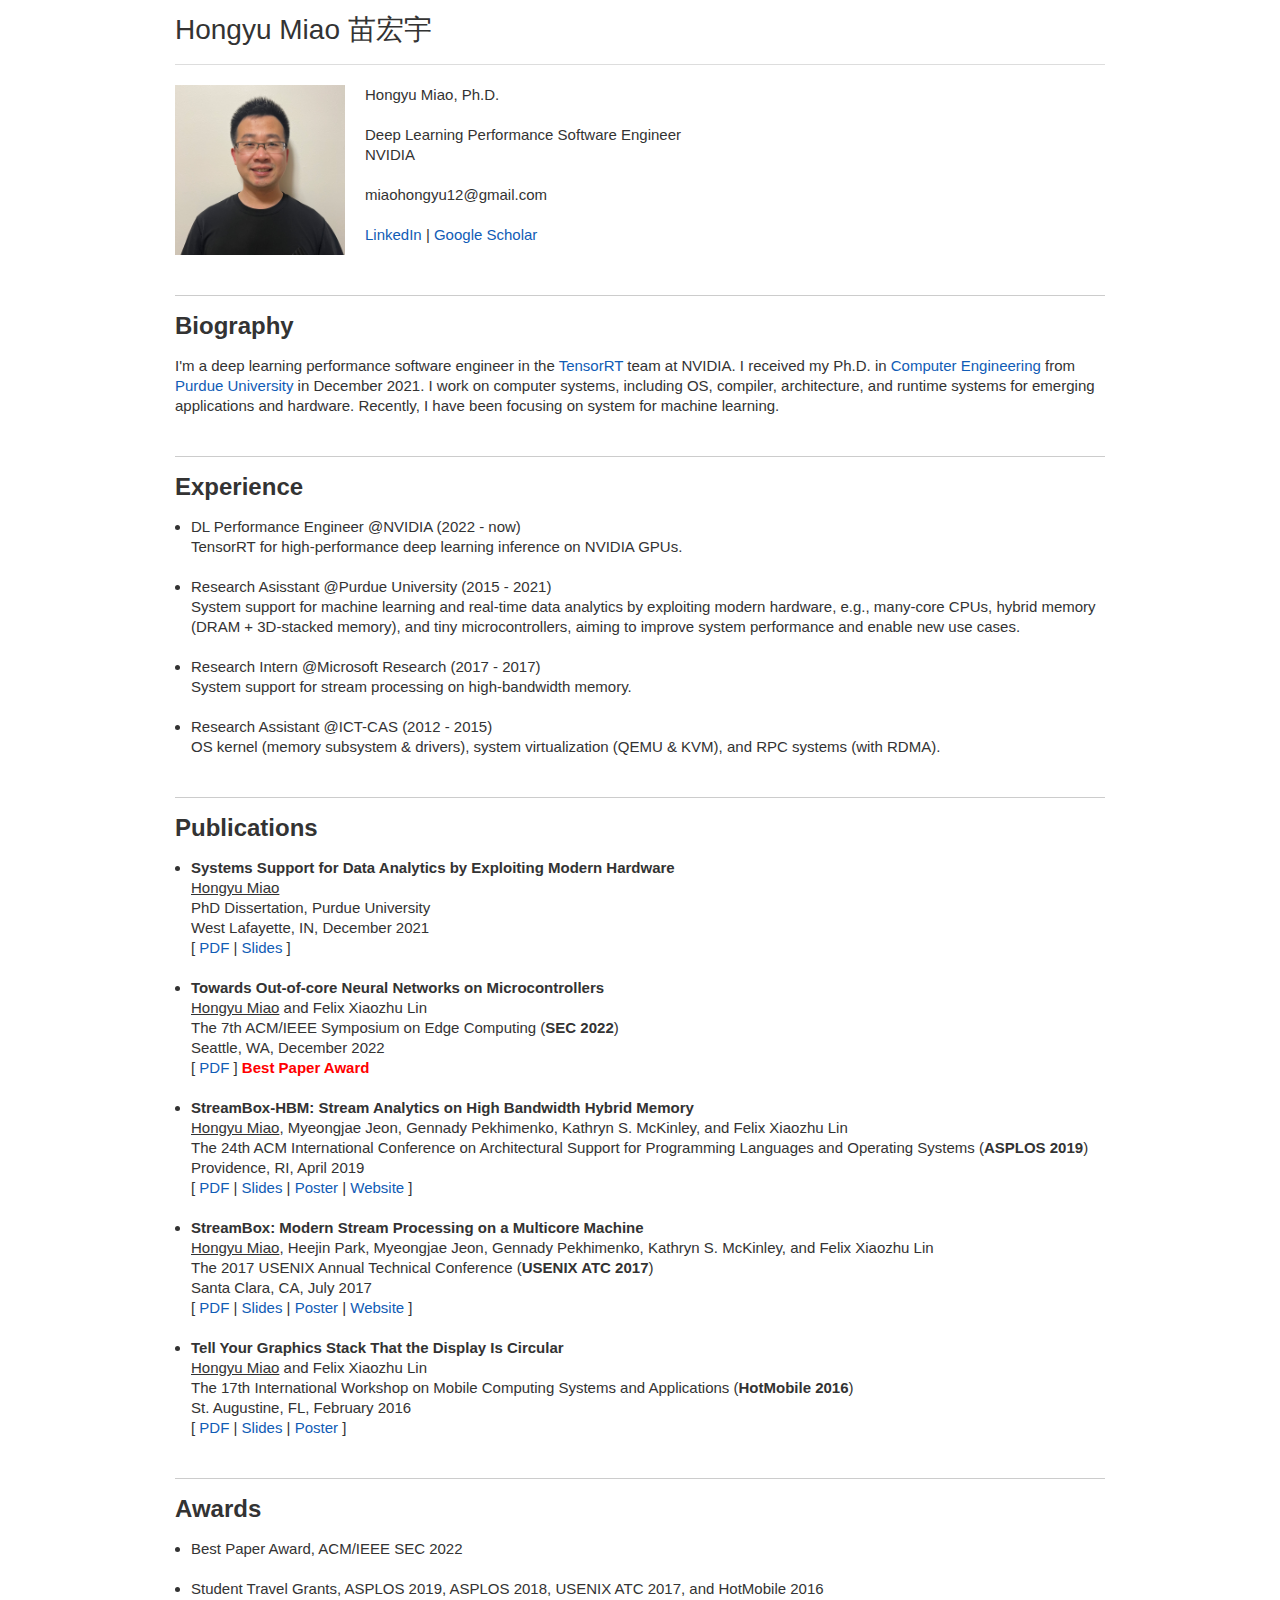
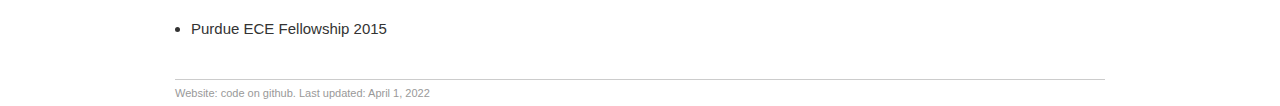
==== commit c19f1b02: "update" ====
--- a/index.html
+++ b/index.html
@@ -30,7 +30,7 @@
 	    <img class="profile-image float-left" src="./assets/hongyu2.jpg">
       	<p>
 			Hongyu Miao, Ph.D.<br><br>
-			Senior Deep Learning Performance Software Engineer <br>
+			Deep Learning Performance Software Engineer <br>
 			NVIDIA <br> <br>
       			<!--a target="_self" href="https://engineering.purdue.edu/ECE" target="“blank”">Elmore Family School of Electrical and Computer Engineering</a><br>
       			<a target="_self" href="http://www.purdue.edu" target="“blank”">Purdue University</a><br-->
@@ -56,28 +56,32 @@
     <div class="row">
       <h2>Biography</h2>
       <ul class="sparse-list">
-      I'm a senior deep learning performance software engineer in the <a target="_self" href="https://developer.nvidia.com/tensorrt" target="“blank”">TensorRT</a> team at NVIDIA. 
+      I'm a deep learning performance software engineer in the <a target="_self" href="https://developer.nvidia.com/tensorrt" target="“blank”">TensorRT</a> team at NVIDIA. 
       I received my Ph.D. in <a target="_self" href="https://engineering.purdue.edu/ECE" target="“blank”">Computer Engineering</a> from <a target="_self" href="https://www.purdue.edu/" target="“blank”">Purdue University</a> in December 2021.
       <!--where I was advised by Felix Xiaozhu Lin and also worked with Kathryn S. McKinley, Gennady Pekhimenko, and Myeongjae Jeon.--> 
-      I interned in the <a target="_self" href="https://www.microsoft.com/en-us/research/group/systems-research-group-redmond/" target="“blank”">Systems Research Group</a> at Microsoft Research Redmond in Summer 2017.
-      I work on computer systems, with a recent focus on systems for machine learning.
+      <!--I interned in the <a target="_self" href="https://www.microsoft.com/en-us/research/group/systems-research-group-redmond/" target="“blank”">Systems Research Group</a> at Microsoft Research Redmond in Summer 2017.-->
+      I work on computer systems, including OS, compiler, architecture, and runtime systems for emerging applications and hardware. Recently, I have been focusing on system for machine learning.
       </ul>
     </div>
     <hr/>
     
     <div class="row">
-      <h2>Research</h2>
+      <h2>Experience</h2>
       <ul class="sparse-list">
-        Computer systems: operating systems, compiler, architecture, and runtime systems for emerging applications and hardware.
+        <!--Computer systems: operating systems, compiler, architecture, and runtime systems for emerging applications and hardware.-->
+	    <li> DL Performance Engineer @NVIDIA (2022 - now) 
+        <br> TensorRT for high-performance deep learning inference on NVIDIA GPUs.
+	    </li>	
+	    <br> 
+        <!--At Purdue, I have been focusing on systems support for real-time data analytics (stream processing and machine learning) by exploiting modern hardware (multicore, hybrid memory, and microcontrollers).-->
+        <li> Research Asisstant @Purdue University (2015 - 2021) 
+        <br> System support for machine learning and real-time data analytics by exploiting modern hardware, e.g., many-core CPUs, hybrid memory (DRAM + 3D-stacked memory), and tiny microcontrollers, aiming to improve system performance and enable new use cases.</li>
+	    <br> 
+        <li> Research Intern @Microsoft Research (2017 - 2017) 
+        <br> System support for stream processing on high-bandwidth memory.</li>
         <br>
-        <br>
-	<li> NVIDIA (2022 - now): TensorRT for high-performance deep learning inference on NVIDIA GPUs.
-	</li>	
-	<br> 
-        <!--At Purdue, I have been focusing on systems support for real-time data analytics (stream processing and machine learning) by exploiting modern hardware (multicore, hybrid memory, and microcontrollers).-->
-        <li>Purdue (2015 - 2021): system for machine learning and real-time data analytics on modern hardware, e.g., many-core CPUs, hybrid memory (DRAM + 3D-stacked memory), and tiny microcontrollers, aiming to improve system performance and enable new use cases.</li>
-        <br>
-        <li>ICT-CAS (2012 - 2015): OS kernel (memory subsystem & drivers), system virtualization (QEMU & KVM), and RPC systems (with RDMA).</li> 
+        <li> Research Assistant @ICT-CAS (2012 - 2015) 
+        <br> OS kernel (memory subsystem & drivers), system virtualization (QEMU & KVM), and RPC systems (with RDMA).</li> 
         <!--li>Past work: OS kernels, system virtualization, and RPC systems.</li--> 
       </ul>
     </div>
@@ -87,27 +91,31 @@
     <div class="row">
       <h2>Publications</h2>
       <ul class="sparse-list">
-	<b>Systems Support for Data Analytics by Exploiting Modern Hardware </b><br>
-	<u>Hongyu Miao </u><br>	
-	PhD Dissertation, Purdue University <br>
-	West Lafayette, IN, December 2021 <br>
-	[ 
+      <li>
+	    <b>Systems Support for Data Analytics by Exploiting Modern Hardware </b><br>	
+        <u>Hongyu Miao </u><br>	
+	    PhD Dissertation, Purdue University <br>
+	    West Lafayette, IN, December 2021 <br>
+	    [ 
             <a target="_self" href="https://hongyumiao.github.io/" target="“blank”">PDF</a> |
             <a target="_self" href="https://hongyumiao.github.io/" target="“blank”">Slides</a>
-	] 
-	<br>
-	<br>
+	    ] 
+        <br>
+	    <br>
+        
+      <li>  
         <b>  Towards Out-of-core Neural Networks  on Microcontrollers </b>
         <br>
 	    <u>Hongyu Miao</u> and Felix Xiaozhu Lin<br>
         The 7th ACM/IEEE Symposium on Edge Computing (<b>SEC 2022</b>)<br>
         Seattle, WA, December 2022<br> 
-	[ 
+	    [ 
             <a target="_self" href="./assets/sec22-nn-mcu.pdf" target="“blank”">PDF</a>
-	] <b style="color:red;">Best Paper Award</b>
-	<br>
-	<br>
+	    ]   <b style="color:red;">Best Paper Award</b>
+        <br>
+	    <br>
         
+      <li>
         <b>StreamBox-HBM: Stream Analytics on High Bandwidth Hybrid Memory</b>
         <br>
 	    <u>Hongyu Miao</u>, Myeongjae Jeon, Gennady Pekhimenko, Kathryn S. McKinley, and Felix Xiaozhu Lin<br>
@@ -121,7 +129,7 @@
         ]
 	    <br>
 	    <br>
-        
+      <li>  
         <b>StreamBox: Modern Stream Processing on a Multicore Machine</b> 
         <br>
 	    <u>Hongyu Miao</u>, Heejin Park, Myeongjae Jeon, Gennady Pekhimenko, Kathryn S. McKinley, and Felix Xiaozhu Lin<br>
@@ -135,7 +143,7 @@
         ]
 	    <br>
 	    <br>
-        
+      <li> 
         <b>Tell Your Graphics Stack That the Display Is Circular</b> 
         <br>
         <u>Hongyu Miao</u> and Felix Xiaozhu Lin<br>
